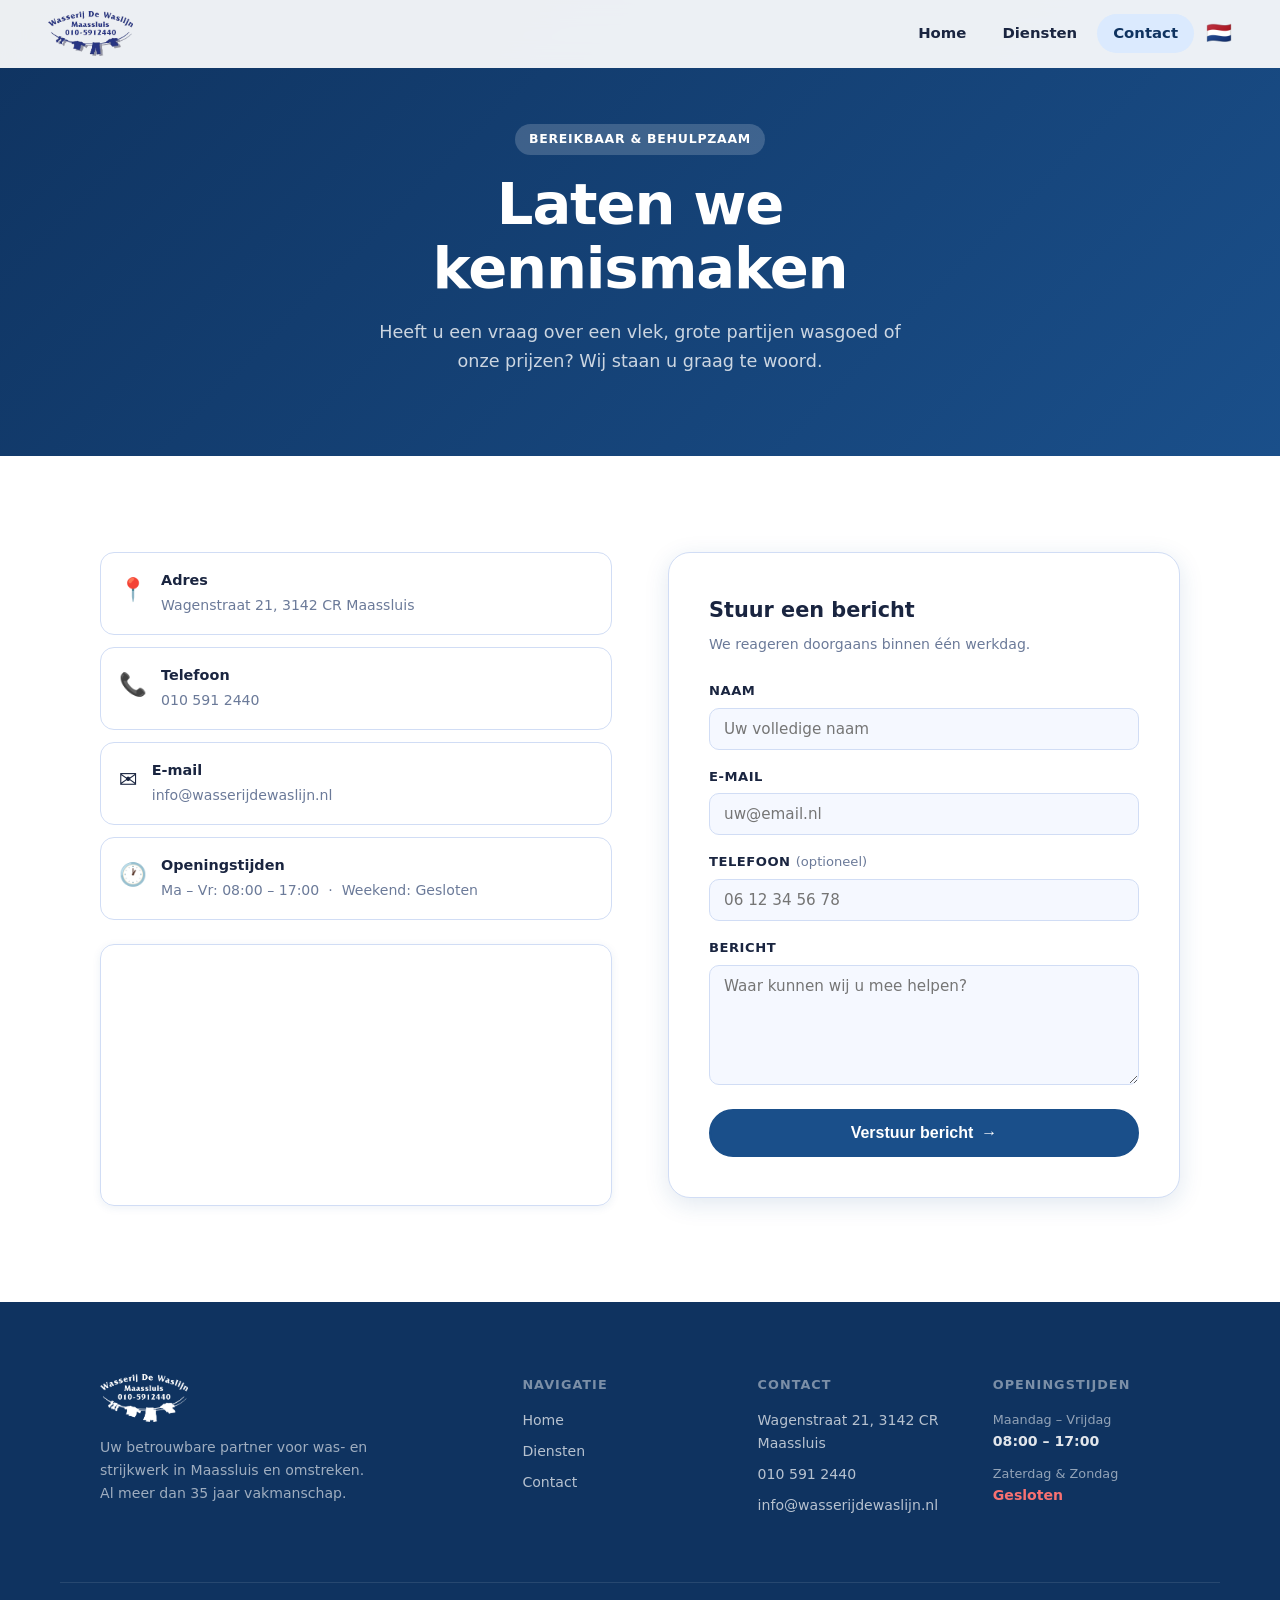
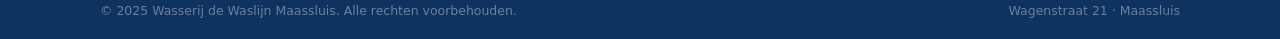
==== contact.html @ becbcc88 "Add files via upload" ====
<!DOCTYPE html>
<html lang="nl">
<head>
    <meta charset="UTF-8">
    <meta name="viewport" content="width=device-width, initial-scale=1.0">
    <title>Contact | Wasserij de Waslijn Maassluis</title>
    <meta name="description" content="Neem contact op met Wasserij de Waslijn. Bel 010 591 2440 of mail info@wasserijdewaslijn.nl. Wagenstraat 21, Maassluis.">
    <link rel="stylesheet" href="style.css">
</head>
<body>

    <div id="header-placeholder"></div>

    <main>

        <!-- ── PAGE HERO ── -->
        <div class="page-hero">
            <div class="page-hero-content">
                <div class="chip">Bereikbaar & Behulpzaam</div>
                <h1 class="heading-xl">Laten we<br>kennismaken</h1>
                <p class="subtext">Heeft u een vraag over een vlek, grote partijen wasgoed of onze prijzen? Wij staan u graag te woord.</p>
            </div>
        </div>

        <!-- ── CONTACT LAYOUT ── -->
        <section class="section">
            <div class="contact-layout">

                <!-- LINKS: info + map -->
                <div class="reveal">
                    <div class="contact-details">
                        <a href="https://maps.google.com/?q=Wagenstraat+21+3142+CR+Maassluis" target="_blank" rel="noopener" class="cdetail">
                            <div class="cdetail-icon">📍</div>
                            <div class="cdetail-body">
                                <strong>Adres</strong>
                                <span>Wagenstraat 21, 3142 CR Maassluis</span>
                            </div>
                        </a>
                        <a href="tel:0105912440" class="cdetail">
                            <div class="cdetail-icon">📞</div>
                            <div class="cdetail-body">
                                <strong>Telefoon</strong>
                                <span>010 591 2440</span>
                            </div>
                        </a>
                        <a href="mailto:info@wasserijdewaslijn.nl" class="cdetail">
                            <div class="cdetail-icon">✉️</div>
                            <div class="cdetail-body">
                                <strong>E-mail</strong>
                                <span>info@wasserijdewaslijn.nl</span>
                            </div>
                        </a>
                        <div class="cdetail" style="cursor:default;">
                            <div class="cdetail-icon">🕐</div>
                            <div class="cdetail-body">
                                <strong>Openingstijden</strong>
                                <span>Ma – Vr: 08:00 – 17:00 &nbsp;·&nbsp; Weekend: Gesloten</span>
                            </div>
                        </div>
                    </div>

                    <div class="map-wrap">
                        <iframe
                            title="Locatie Wasserij de Waslijn"
                            src="https://maps.google.com/maps?q=Wagenstraat+21,+3142+CR+Maassluis,+Netherlands&t=&z=16&ie=UTF8&iwloc=&output=embed"
                            allowfullscreen
                            loading="lazy"
                            referrerpolicy="no-referrer-when-downgrade">
                        </iframe>
                    </div>
                </div>

                <!-- RECHTS: form -->
                <div class="form-card reveal" style="transition-delay:0.15s;">
                    <h3>Stuur een bericht</h3>
                    <p>We reageren doorgaans binnen één werkdag.</p>

                    <form id="contact-form" action="https://formspree.io/f/xnjoqooq" method="POST">
                        <div class="fgroup">
                            <label for="name">Naam</label>
                            <input type="text" id="name" name="naam" placeholder="Uw volledige naam" required>
                        </div>
                        <div class="fgroup">
                            <label for="email">E-mail</label>
                            <input type="email" id="email" name="email" placeholder="uw@email.nl" required>
                        </div>
                        <div class="fgroup">
                            <label for="phone">Telefoon <span style="font-weight:400;text-transform:none;letter-spacing:0;color:var(--muted)">(optioneel)</span></label>
                            <input type="tel" id="phone" name="telefoon" placeholder="06 12 34 56 78">
                        </div>
                        <div class="fgroup">
                            <label for="message">Bericht</label>
                            <textarea id="message" name="bericht" placeholder="Waar kunnen wij u mee helpen?" required></textarea>
                        </div>

                        <!-- Spam bescherming -->
                        <input type="text" name="_gotcha" style="display:none">

                        <button type="submit" id="form-submit" class="btn btn-blue btn-lg" style="width:100%;justify-content:center;margin-top:8px;">
                            Verstuur bericht <span class="btn-arrow">→</span>
                        </button>
                    </form>

                    <div id="form-success" style="display:none;text-align:center;padding:40px 0;">
                        <div style="font-size:3rem;margin-bottom:16px;">✅</div>
                        <h3 style="font-size:1.3rem;margin-bottom:10px;">Bericht verstuurd!</h3>
                        <p style="color:var(--muted);font-size:0.93rem;">Wij nemen zo snel mogelijk contact met u op.</p>
                    </div>
                </div>

            </div>
        </section>

    </main>

    <div id="footer-placeholder"></div>

    <script src="components.js"></script>
    <script>
        loadComponents('contact');

        const form = document.getElementById('contact-form');
        const successMsg = document.getElementById('form-success');
        const submitBtn = document.getElementById('form-submit');

        form.addEventListener('submit', async function(e) {
            e.preventDefault();
            submitBtn.disabled = true;
            submitBtn.innerText = "Verzenden...";

            const data = new FormData(form);
            const response = await fetch(form.action, {
                method: 'POST',
                body: data,
                headers: { 'Accept': 'application/json' }
            });

            if (response.ok) {
                form.style.display = 'none';
                successMsg.style.display = 'block';
            } else {
                alert('Er ging iets mis. Bel ons gerust op 010 591 2440.');
                submitBtn.disabled = false;
                submitBtn.innerText = "Verstuur bericht →";
            }
        });
    </script>
</body>
</html>
---- style.css ----
/* ============================================================
   WASSERIJ DE WASLIJN — style.css
   Volledig responsive · Mobile-first
   ============================================================ */

/* ── RESET & BASE ─────────────────────────────────────────── */
*, *::before, *::after { box-sizing: border-box; margin: 0; padding: 0; }

:root {
  --blue:        #1a4f8a;
  --blue-dark:   #0f3360;
  --blue-mid:    #2563b0;
  --blue-light:  #dbeafe;
  --accent:      #3b82f6;
  --white:       #ffffff;
  --off-white:   #f5f8ff;
  --text:        #1a2540;
  --muted:       #6b7a99;
  --border:      #d1ddf5;
  --card-bg:     #ffffff;
  --shadow-sm:   0 2px 8px rgba(26,79,138,.08);
  --shadow-md:   0 6px 24px rgba(26,79,138,.13);
  --shadow-lg:   0 16px 48px rgba(26,79,138,.16);
  --radius:      14px;
  --radius-lg:   22px;
  --transition:  .25s cubic-bezier(.4,0,.2,1);
  --header-h:    68px;
}

html { scroll-behavior: smooth; font-size: 16px; }

body {
  font-family: 'Segoe UI', system-ui, -apple-system, sans-serif;
  color: var(--text);
  background: var(--white);
  line-height: 1.65;
  overflow-x: hidden;
}

img { max-width: 100%; display: block; }
a  { color: inherit; text-decoration: none; }

/* ── TYPOGRAPHY ──────────────────────────────────────────── */
.heading-xl {
  font-size: clamp(2rem, 5vw, 3.6rem);
  font-weight: 800;
  line-height: 1.12;
  letter-spacing: -.02em;
}
.heading-lg {
  font-size: clamp(1.6rem, 3.5vw, 2.6rem);
  font-weight: 800;
  line-height: 1.18;
  letter-spacing: -.02em;
}
.heading-md {
  font-size: clamp(1.3rem, 2.5vw, 1.9rem);
  font-weight: 700;
  line-height: 1.25;
}
.heading-accent { color: var(--accent); }
.line-accent    { color: var(--accent); }

.subtext {
  font-size: clamp(.95rem, 1.5vw, 1.1rem);
  color: var(--muted);
  max-width: 560px;
  margin: 0 auto;
}

/* ── CHIP ────────────────────────────────────────────────── */
.chip {
  display: inline-flex;
  align-items: center;
  gap: 6px;
  background: var(--blue-light);
  color: var(--blue-dark);
  font-size: .78rem;
  font-weight: 700;
  letter-spacing: .06em;
  text-transform: uppercase;
  padding: 5px 14px;
  border-radius: 100px;
  margin-bottom: 18px;
}

/* ── BUTTONS ─────────────────────────────────────────────── */
.btn {
  display: inline-flex;
  align-items: center;
  gap: 8px;
  font-weight: 700;
  border-radius: 100px;
  border: 2px solid transparent;
  cursor: pointer;
  transition: var(--transition);
  white-space: nowrap;
  font-size: .95rem;
  padding: 10px 24px;
}
.btn-lg  { padding: 13px 30px; font-size: 1rem; }
.btn-arrow { transition: transform var(--transition); }
.btn:hover .btn-arrow { transform: translateX(4px); }

.btn-blue {
  background: var(--blue);
  color: var(--white);
  border-color: var(--blue);
}
.btn-blue:hover { background: var(--blue-dark); border-color: var(--blue-dark); }

.btn-white {
  background: var(--white);
  color: var(--blue);
  border-color: var(--white);
}
.btn-white:hover { background: var(--blue-light); }

.btn-outline {
  background: transparent;
  color: var(--white);
  border-color: rgba(255,255,255,.55);
}
.btn-outline:hover { background: rgba(255,255,255,.12); border-color: var(--white); }

/* ── SECTION WRAPPER ─────────────────────────────────────── */
.section {
  max-width: 1160px;
  margin: 0 auto;
  padding: clamp(48px, 8vw, 96px) clamp(16px, 5vw, 40px);
}

/* ── HEADER ──────────────────────────────────────────────── */
#site-header {
  position: fixed;
  top: 0; left: 0; right: 0;
  z-index: 100;
  height: var(--header-h);
  display: flex;
  align-items: center;
  justify-content: space-between;
  padding: 0 clamp(16px, 4vw, 48px);
  background: rgba(255,255,255,.92);
  backdrop-filter: blur(12px);
  -webkit-backdrop-filter: blur(12px);
  border-bottom: 1px solid transparent;
  transition: box-shadow var(--transition), border-color var(--transition);
}
#site-header.scrolled {
  box-shadow: var(--shadow-md);
  border-color: var(--border);
}

.logo, .footer-logo {
  height: 46px;
  width: auto;
  object-fit: contain;
}
.header-logo-link { display: flex; align-items: center; }

/* Nav desktop */
nav {
  display: flex;
  align-items: center;
  gap: 12px;
}
#nav-menu {
  display: flex;
  list-style: none;
  gap: 4px;
  align-items: center;
}
#nav-menu a {
  display: block;
  padding: 7px 16px;
  border-radius: 100px;
  font-weight: 600;
  font-size: .93rem;
  color: var(--text);
  transition: background var(--transition), color var(--transition);
}
#nav-menu a:hover,
#nav-menu a.active {
  background: var(--blue-light);
  color: var(--blue-dark);
}

/* Lang flag */
.lang-flag { font-size: 1.3rem; line-height: 1; user-select: none; }

/* Hamburger */
.hamburger {
  display: none;
  flex-direction: column;
  justify-content: center;
  align-items: center;
  gap: 5px;
  width: 40px; height: 40px;
  border: none;
  background: transparent;
  cursor: pointer;
  padding: 6px;
  border-radius: 8px;
  transition: background var(--transition);
}
.hamburger:hover { background: var(--blue-light); }
.hamburger span {
  display: block;
  width: 22px; height: 2px;
  background: var(--text);
  border-radius: 2px;
  transition: transform var(--transition), opacity var(--transition);
  transform-origin: center;
}
.hamburger.open span:nth-child(1) { transform: translateY(7px) rotate(45deg); }
.hamburger.open span:nth-child(2) { opacity: 0; transform: scaleX(0); }
.hamburger.open span:nth-child(3) { transform: translateY(-7px) rotate(-45deg); }

/* ── HERO ────────────────────────────────────────────────── */
.hero {
  position: relative;
  min-height: 100svh;
  display: flex;
  align-items: center;
  justify-content: center;
  text-align: center;
  overflow: hidden;
  background: linear-gradient(145deg, var(--blue-dark) 0%, var(--blue) 60%, var(--blue-mid) 100%);
  padding: calc(var(--header-h) + 40px) 20px 60px;
}

.hero-bg-photo {
  position: absolute; inset: 0;
  background: url('assets/hero-bg.jpg') center/cover no-repeat;
  opacity: .12;
  pointer-events: none;
}

/* Orbs */
.hero-orb {
  position: absolute;
  border-radius: 50%;
  filter: blur(70px);
  opacity: .25;
  pointer-events: none;
}
.hero-orb-1 { width: 500px; height: 500px; background: #60a5fa; top: -100px; right: -80px; }
.hero-orb-2 { width: 350px; height: 350px; background: #93c5fd; bottom: -60px; left: -60px; }
.hero-orb-3 { width: 200px; height: 200px; background: #bfdbfe; top: 40%; left: 50%; }

.hero-content {
  position: relative;
  z-index: 2;
  max-width: 740px;
  color: var(--white);
}
.hero-content p {
  margin: 18px auto 32px;
  font-size: clamp(.95rem, 1.8vw, 1.15rem);
  opacity: .88;
  max-width: 520px;
}

/* Hero badge */
.hero-badge {
  display: inline-flex;
  align-items: center;
  gap: 8px;
  background: rgba(255,255,255,.14);
  border: 1px solid rgba(255,255,255,.25);
  backdrop-filter: blur(8px);
  color: var(--white);
  font-size: .8rem;
  font-weight: 600;
  letter-spacing: .05em;
  text-transform: uppercase;
  padding: 6px 16px;
  border-radius: 100px;
  margin-bottom: 22px;
}
.pulse-dot {
  width: 8px; height: 8px;
  background: #4ade80;
  border-radius: 50%;
  animation: pulse 2s infinite;
}
@keyframes pulse {
  0%, 100% { box-shadow: 0 0 0 0 rgba(74,222,128,.6); }
  50%       { box-shadow: 0 0 0 6px rgba(74,222,128,0); }
}

.hero-cta {
  display: flex;
  gap: 12px;
  justify-content: center;
  flex-wrap: wrap;
}

/* Scroll hint */
.hero-scroll-hint {
  position: absolute;
  bottom: 28px; left: 50%;
  transform: translateX(-50%);
  display: flex;
  flex-direction: column;
  align-items: center;
  gap: 6px;
  color: rgba(255,255,255,.5);
  font-size: .72rem;
  letter-spacing: .1em;
  text-transform: uppercase;
  z-index: 2;
}
.scroll-line {
  width: 1px; height: 36px;
  background: linear-gradient(to bottom, rgba(255,255,255,.5), transparent);
  animation: scrollDown 2s infinite;
}
@keyframes scrollDown {
  0%   { transform: scaleY(0); transform-origin: top; }
  50%  { transform: scaleY(1); transform-origin: top; }
  51%  { transform: scaleY(1); transform-origin: bottom; }
  100% { transform: scaleY(0); transform-origin: bottom; }
}

/* ── STATS STRIP ─────────────────────────────────────────── */
.stats-strip {
  display: grid;
  grid-template-columns: repeat(4, 1fr);
  gap: 0;
  background: var(--blue-dark);
  color: var(--white);
}
.stat-item {
  padding: clamp(20px, 4vw, 36px) 16px;
  text-align: center;
  border-right: 1px solid rgba(255,255,255,.1);
}
.stat-item:last-child { border-right: none; }
.stat-num {
  font-size: clamp(1.8rem, 4vw, 2.8rem);
  font-weight: 800;
  line-height: 1;
  color: #93c5fd;
}
.stat-num sup { font-size: .5em; vertical-align: super; }
.stat-label {
  font-size: .78rem;
  opacity: .7;
  margin-top: 6px;
  text-transform: uppercase;
  letter-spacing: .06em;
}

/* ── PROMISE SECTION ─────────────────────────────────────── */
.promise-section { background: var(--off-white); max-width: 100%; padding-left: 0; padding-right: 0; }
.promise-section > * { max-width: 1160px; margin-left: auto; margin-right: auto; padding-left: clamp(16px,5vw,40px); padding-right: clamp(16px,5vw,40px); }
.promise-section .section { padding-top: 0; padding-bottom: 0; }

.promise-header { text-align: center; margin-bottom: clamp(32px, 6vw, 56px); }
.promise-header p { margin-top: 14px; }

.promise-grid {
  display: grid;
  grid-template-columns: repeat(3, 1fr);
  gap: clamp(16px, 3vw, 28px);
}

.pcard {
  background: var(--card-bg);
  border-radius: var(--radius-lg);
  padding: clamp(24px, 4vw, 36px);
  box-shadow: var(--shadow-sm);
  border: 1px solid var(--border);
  transition: transform var(--transition), box-shadow var(--transition);
}
.pcard:hover { transform: translateY(-4px); box-shadow: var(--shadow-md); }

.pcard-icon {
  width: 56px; height: 56px;
  background: var(--blue-light);
  border-radius: 14px;
  display: flex; align-items: center; justify-content: center;
  margin-bottom: 18px;
}
.icon-inner { font-size: 1.6rem; line-height: 1; }
.pcard h3 { font-size: 1.05rem; font-weight: 700; margin-bottom: 10px; }
.pcard p  { font-size: .9rem; color: var(--muted); line-height: 1.6; }

/* ── PAGE HERO ───────────────────────────────────────────── */
.page-hero {
  background: linear-gradient(135deg, var(--blue-dark), var(--blue));
  color: var(--white);
  padding: calc(var(--header-h) + 56px) clamp(16px,5vw,40px) clamp(48px,8vw,80px);
  text-align: center;
}
.page-hero-content { max-width: 680px; margin: 0 auto; }
.page-hero-content .chip { background: rgba(255,255,255,.18); color: var(--white); }
.page-hero-content h1 { color: var(--white); margin-bottom: 16px; }
.page-hero-content .subtext { color: rgba(255,255,255,.78); margin: 0 auto; }

/* ── SERVICES GRID ───────────────────────────────────────── */
.services-grid {
  display: grid;
  grid-template-columns: repeat(3, 1fr);
  gap: clamp(16px, 3vw, 28px);
  margin-bottom: clamp(40px, 7vw, 72px);
}

.scard {
  background: var(--card-bg);
  border: 1px solid var(--border);
  border-radius: var(--radius-lg);
  padding: clamp(24px, 4vw, 36px);
  box-shadow: var(--shadow-sm);
  transition: transform var(--transition), box-shadow var(--transition);
}
.scard:hover { transform: translateY(-4px); box-shadow: var(--shadow-md); }

.scard-icon-wrap {
  width: 60px; height: 60px;
  background: var(--blue-light);
  border-radius: 16px;
  display: flex; align-items: center; justify-content: center;
  margin-bottom: 20px;
}
.scard-icon { font-size: 1.8rem; line-height: 1; }
.scard h2   { font-size: 1.15rem; font-weight: 700; margin-bottom: 12px; }
.scard p    { font-size: .9rem; color: var(--muted); line-height: 1.65; margin-bottom: 18px; }
.scard-tag  {
  display: inline-block;
  background: var(--blue-light);
  color: var(--blue-dark);
  font-size: .75rem;
  font-weight: 600;
  padding: 4px 12px;
  border-radius: 100px;
  letter-spacing: .04em;
}

/* CTA Band */
.cta-band {
  background: linear-gradient(135deg, var(--blue-dark), var(--blue));
  color: var(--white);
  border-radius: var(--radius-lg);
  padding: clamp(36px, 6vw, 64px) clamp(24px, 5vw, 56px);
  text-align: center;
}
.cta-band .chip { background: rgba(255,255,255,.18); color: var(--white); }
.cta-band p { color: rgba(255,255,255,.78); max-width: 520px; margin: 0 auto; }
.cta-band .heading-md { color: var(--white); }

/* ── CONTACT PAGE ────────────────────────────────────────── */
.contact-layout {
  display: grid;
  grid-template-columns: 1fr 1fr;
  gap: clamp(24px, 5vw, 56px);
  align-items: start;
}

/* Contact details */
.contact-details {
  display: flex;
  flex-direction: column;
  gap: 12px;
  margin-bottom: 24px;
}
.cdetail {
  display: flex;
  align-items: flex-start;
  gap: 14px;
  padding: 16px 18px;
  border-radius: var(--radius);
  border: 1px solid var(--border);
  background: var(--card-bg);
  transition: background var(--transition), box-shadow var(--transition);
  text-decoration: none;
  color: var(--text);
}
a.cdetail:hover { background: var(--blue-light); box-shadow: var(--shadow-sm); }
.cdetail-icon { font-size: 1.4rem; flex-shrink: 0; margin-top: 2px; }
.cdetail-body { display: flex; flex-direction: column; gap: 2px; }
.cdetail-body strong { font-weight: 700; font-size: .9rem; }
.cdetail-body span   { font-size: .88rem; color: var(--muted); }

/* Map */
.map-wrap {
  border-radius: var(--radius);
  overflow: hidden;
  border: 1px solid var(--border);
  box-shadow: var(--shadow-sm);
}
.map-wrap iframe {
  display: block;
  width: 100%;
  height: 260px;
  border: none;
}

/* Form card */
.form-card {
  background: var(--card-bg);
  border: 1px solid var(--border);
  border-radius: var(--radius-lg);
  padding: clamp(24px, 4vw, 40px);
  box-shadow: var(--shadow-md);
}
.form-card h3 { font-size: 1.3rem; font-weight: 700; margin-bottom: 6px; }
.form-card > p { font-size: .88rem; color: var(--muted); margin-bottom: 24px; }

.fgroup { display: flex; flex-direction: column; gap: 6px; margin-bottom: 16px; }
.fgroup label {
  font-size: .82rem;
  font-weight: 700;
  letter-spacing: .04em;
  text-transform: uppercase;
  color: var(--text);
}
.fgroup input,
.fgroup textarea {
  width: 100%;
  padding: 11px 14px;
  border: 1.5px solid var(--border);
  border-radius: 10px;
  font-size: .95rem;
  font-family: inherit;
  color: var(--text);
  background: var(--off-white);
  transition: border-color var(--transition), box-shadow var(--transition);
  outline: none;
  -webkit-appearance: none;
}
.fgroup input:focus,
.fgroup textarea:focus {
  border-color: var(--accent);
  box-shadow: 0 0 0 3px rgba(59,130,246,.18);
  background: var(--white);
}
.fgroup textarea { min-height: 120px; resize: vertical; }

/* ── FOOTER ──────────────────────────────────────────────── */
footer {
  background: var(--blue-dark);
  color: rgba(255,255,255,.85);
  padding-top: clamp(40px, 6vw, 72px);
}
.footer-inner {
  display: grid;
  grid-template-columns: 2fr 1fr 1fr 1fr;
  gap: clamp(24px, 4vw, 48px);
  max-width: 1160px;
  margin: 0 auto;
  padding: 0 clamp(16px, 5vw, 40px) clamp(32px, 5vw, 56px);
}
.footer-brand p {
  font-size: .88rem;
  color: rgba(255,255,255,.6);
  margin-top: 14px;
  line-height: 1.65;
  max-width: 280px;
}
.footer-logo { height: 48px; width: auto; filter: brightness(0) invert(1); margin-bottom: 4px; }

.footer-col h4 {
  font-size: .8rem;
  font-weight: 700;
  letter-spacing: .08em;
  text-transform: uppercase;
  color: rgba(255,255,255,.45);
  margin-bottom: 14px;
}
.footer-col a {
  display: block;
  font-size: .88rem;
  color: rgba(255,255,255,.7);
  margin-bottom: 8px;
  transition: color var(--transition);
}
.footer-col a:hover { color: var(--white); }

.footer-hours {
  display: flex;
  flex-direction: column;
  margin-bottom: 10px;
  font-size: .88rem;
}
.footer-hours span   { color: rgba(255,255,255,.55); font-size: .8rem; }
.footer-hours strong { color: rgba(255,255,255,.88); }
.footer-hours .closed { color: #f87171; }

.footer-bottom {
  border-top: 1px solid rgba(255,255,255,.1);
  display: flex;
  justify-content: space-between;
  align-items: center;
  flex-wrap: wrap;
  gap: 8px;
  max-width: 1160px;
  margin: 0 auto;
  padding: 18px clamp(16px, 5vw, 40px);
  font-size: .78rem;
  color: rgba(255,255,255,.38);
}

/* ── SCROLL REVEAL ───────────────────────────────────────── */
.reveal, .reveal-stagger > * {
  opacity: 0;
  transform: translateY(28px);
  transition: opacity .6s ease, transform .6s ease;
}
.reveal.visible,
.reveal-stagger > *.visible { opacity: 1; transform: none; }

.reveal-stagger > *:nth-child(1) { transition-delay: .05s; }
.reveal-stagger > *:nth-child(2) { transition-delay: .15s; }
.reveal-stagger > *:nth-child(3) { transition-delay: .25s; }
.reveal-stagger > *:nth-child(4) { transition-delay: .35s; }

/* ============================================================
   RESPONSIVE — TABLET  (max 900px)
   ============================================================ */
@media (max-width: 900px) {
  /* Nav → hamburger */
  .hamburger { display: flex; }
  .lang-flag  { display: none; }

  #nav-menu {
    position: fixed;
    top: var(--header-h);
    left: 0; right: 0;
    background: var(--white);
    border-bottom: 1px solid var(--border);
    box-shadow: var(--shadow-lg);
    flex-direction: column;
    padding: 16px 0 24px;
    gap: 4px;
    transform: translateY(-110%);
    opacity: 0;
    pointer-events: none;
    transition: transform .3s ease, opacity .3s ease;
  }
  #nav-menu.open {
    transform: translateY(0);
    opacity: 1;
    pointer-events: auto;
  }
  #nav-menu li { width: 100%; }
  #nav-menu a {
    padding: 13px 28px;
    border-radius: 0;
    font-size: 1.05rem;
    border-left: 3px solid transparent;
  }
  #nav-menu a.active,
  #nav-menu a:hover {
    background: var(--blue-light);
    border-left-color: var(--blue);
    border-radius: 0;
  }

  /* Grids → 2 col */
  .promise-grid { grid-template-columns: repeat(2, 1fr); }
  .services-grid { grid-template-columns: repeat(2, 1fr); }
  .footer-inner  { grid-template-columns: 1fr 1fr; }
  .footer-brand  { grid-column: 1 / -1; }

  /* Stats → 2×2 */
  .stats-strip { grid-template-columns: repeat(2, 1fr); }
  .stat-item   { border-right: 1px solid rgba(255,255,255,.1); border-bottom: 1px solid rgba(255,255,255,.1); }
  .stat-item:nth-child(2n) { border-right: none; }
  .stat-item:nth-last-child(-n+2) { border-bottom: none; }

  /* Contact */
  .contact-layout { grid-template-columns: 1fr; }
}

/* ============================================================
   RESPONSIVE — MOBILE  (max 600px)
   ============================================================ */
@media (max-width: 600px) {
  :root { --header-h: 60px; }

  /* Hero */
  .hero { padding-top: calc(var(--header-h) + 32px); }
  .hero-cta { flex-direction: column; align-items: center; gap: 10px; }
  .hero-cta .btn { width: 100%; max-width: 300px; justify-content: center; }
  .hero-orb { display: none; }
  .hero-scroll-hint { display: none; }

  /* 1-col grids */
  .promise-grid  { grid-template-columns: 1fr; }
  .services-grid { grid-template-columns: 1fr; }
  .footer-inner  { grid-template-columns: 1fr; gap: 28px; }
  .footer-brand  { grid-column: auto; }

  /* Stats → 2 col (blijft) */
  .stats-strip { grid-template-columns: repeat(2, 1fr); }

  /* Footer bottom */
  .footer-bottom { flex-direction: column; text-align: center; }

  /* Map taller on mobile */
  .map-wrap iframe { height: 220px; }

  /* CTA band padding */
  .cta-band { padding: 32px 20px; }

  /* Cards */
  .pcard, .scard, .form-card { padding: 22px 18px; }

  /* Contact details */
  .cdetail { padding: 14px; }
  .cdetail-icon { font-size: 1.2rem; }
}

/* ============================================================
   RESPONSIVE — XS  (max 380px)
   ============================================================ */
@media (max-width: 380px) {
  .heading-xl { font-size: 1.75rem; }
  .btn-lg { padding: 12px 20px; font-size: .93rem; }
  .stats-strip { grid-template-columns: repeat(2, 1fr); }
}

/* ── UTILITY ─────────────────────────────────────────────── */
.sr-only {
  position: absolute; width: 1px; height: 1px;
  padding: 0; margin: -1px; overflow: hidden;
  clip: rect(0,0,0,0); white-space: nowrap; border-width: 0;
}
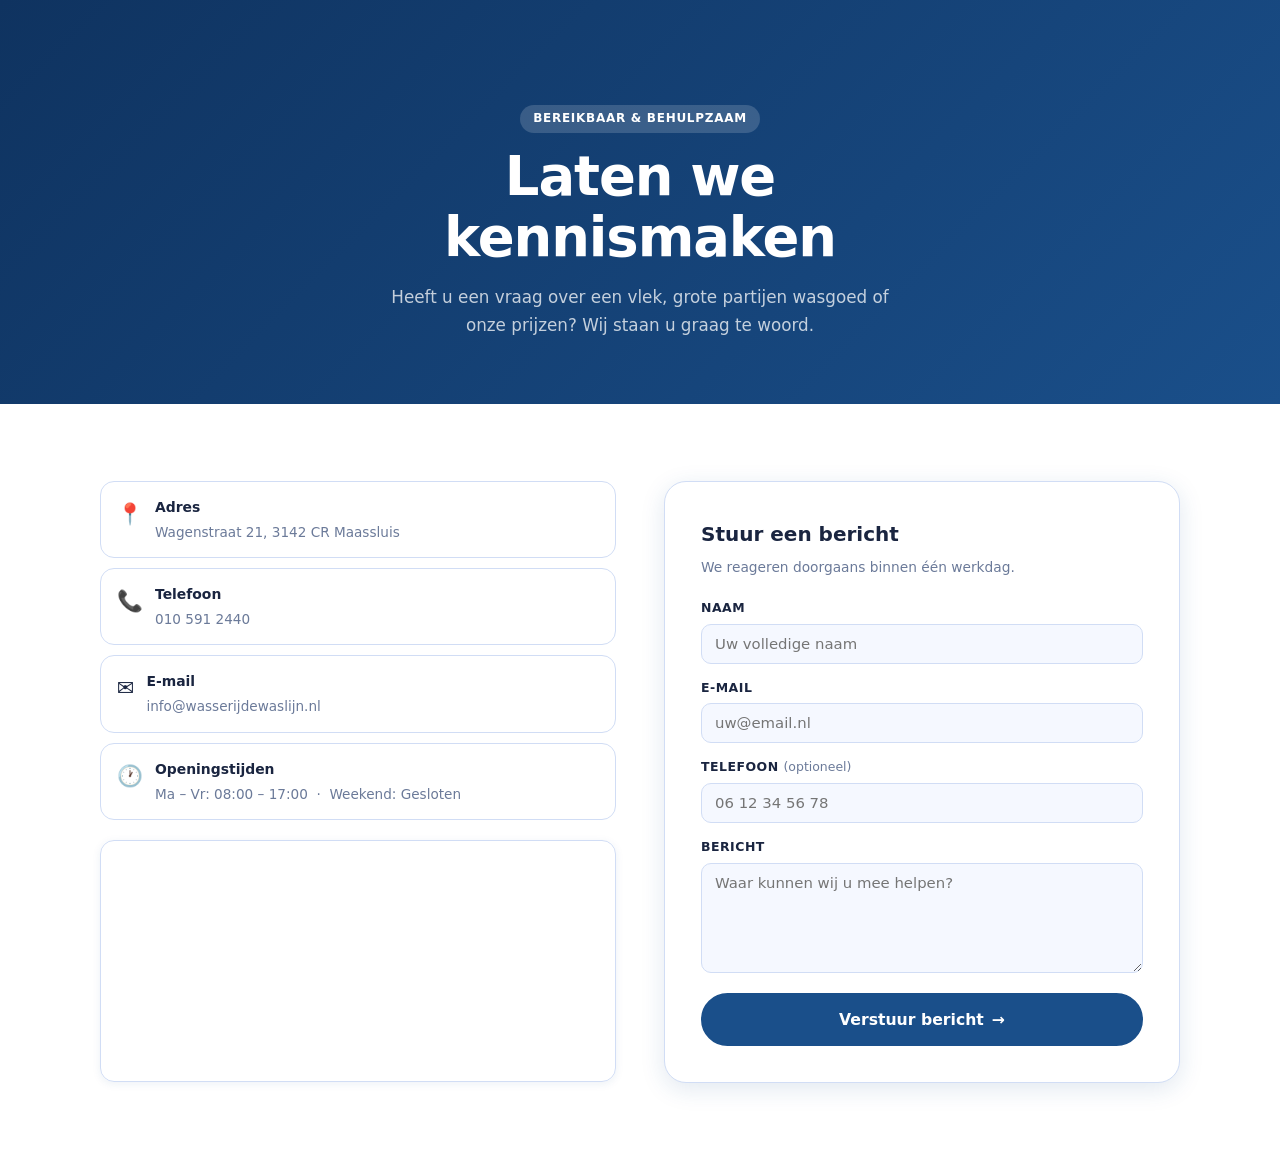
==== commit 5815d425: "Add files via upload" ====
--- a/contact.html
+++ b/contact.html
@@ -1,149 +1,144 @@
 <!DOCTYPE html>
 <html lang="nl">
 <head>
-    <meta charset="UTF-8">
-    <meta name="viewport" content="width=device-width, initial-scale=1.0">
-    <title>Contact | Wasserij de Waslijn Maassluis</title>
-    <meta name="description" content="Neem contact op met Wasserij de Waslijn. Bel 010 591 2440 of mail info@wasserijdewaslijn.nl. Wagenstraat 21, Maassluis.">
-    <link rel="stylesheet" href="style.css">
+  <meta charset="UTF-8">
+  <meta name="viewport" content="width=device-width, initial-scale=1.0">
+  <title>Contact | Wasserij de Waslijn Maassluis</title>
+  <meta name="description" content="Neem contact op met Wasserij de Waslijn. Bel 010 591 2440 of mail info@wasserijdewaslijn.nl. Wagenstraat 21, Maassluis.">
+  <link rel="stylesheet" href="style.css">
 </head>
 <body>
 
-    <div id="header-placeholder"></div>
+  <div id="header-placeholder"></div>
 
-    <main>
+  <main>
 
-        <!-- ── PAGE HERO ── -->
-        <div class="page-hero">
-            <div class="page-hero-content">
-                <div class="chip">Bereikbaar & Behulpzaam</div>
-                <h1 class="heading-xl">Laten we<br>kennismaken</h1>
-                <p class="subtext">Heeft u een vraag over een vlek, grote partijen wasgoed of onze prijzen? Wij staan u graag te woord.</p>
+    <!-- ── PAGE HERO ── -->
+    <div class="page-hero">
+      <div class="page-hero-content">
+        <div class="chip">Bereikbaar & Behulpzaam</div>
+        <h1 class="heading-xl">Laten we<br>kennismaken</h1>
+        <p class="subtext">Heeft u een vraag over een vlek, grote partijen wasgoed of onze prijzen? Wij staan u graag te woord.</p>
+      </div>
+    </div>
+
+    <!-- ── CONTACT LAYOUT ── -->
+    <section class="section">
+      <div class="contact-layout">
+
+        <!-- Links: info + map -->
+        <div class="reveal">
+          <div class="contact-details">
+            <a href="https://maps.google.com/?q=Wagenstraat+21+3142+CR+Maassluis" target="_blank" rel="noopener" class="cdetail">
+              <div class="cdetail-icon">📍</div>
+              <div class="cdetail-body">
+                <strong>Adres</strong>
+                <span>Wagenstraat 21, 3142 CR Maassluis</span>
+              </div>
+            </a>
+            <a href="tel:0105912440" class="cdetail">
+              <div class="cdetail-icon">📞</div>
+              <div class="cdetail-body">
+                <strong>Telefoon</strong>
+                <span>010 591 2440</span>
+              </div>
+            </a>
+            <a href="mailto:info@wasserijdewaslijn.nl" class="cdetail">
+              <div class="cdetail-icon">✉️</div>
+              <div class="cdetail-body">
+                <strong>E-mail</strong>
+                <span>info@wasserijdewaslijn.nl</span>
+              </div>
+            </a>
+            <div class="cdetail" style="cursor:default;">
+              <div class="cdetail-icon">🕐</div>
+              <div class="cdetail-body">
+                <strong>Openingstijden</strong>
+                <span>Ma – Vr: 08:00 – 17:00 &nbsp;·&nbsp; Weekend: Gesloten</span>
+              </div>
             </div>
+          </div>
+          <div class="map-wrap">
+            <iframe
+              title="Locatie Wasserij de Waslijn"
+              src="https://maps.google.com/maps?q=Wagenstraat+21,+3142+CR+Maassluis,+Netherlands&t=&z=16&ie=UTF8&iwloc=&output=embed"
+              allowfullscreen
+              loading="lazy"
+              referrerpolicy="no-referrer-when-downgrade">
+            </iframe>
+          </div>
         </div>
 
-        <!-- ── CONTACT LAYOUT ── -->
-        <section class="section">
-            <div class="contact-layout">
+        <!-- Rechts: form -->
+        <div class="form-card reveal" style="transition-delay:.15s;">
+          <h3>Stuur een bericht</h3>
+          <p>We reageren doorgaans binnen één werkdag.</p>
 
-                <!-- LINKS: info + map -->
-                <div class="reveal">
-                    <div class="contact-details">
-                        <a href="https://maps.google.com/?q=Wagenstraat+21+3142+CR+Maassluis" target="_blank" rel="noopener" class="cdetail">
-                            <div class="cdetail-icon">📍</div>
-                            <div class="cdetail-body">
-                                <strong>Adres</strong>
-                                <span>Wagenstraat 21, 3142 CR Maassluis</span>
-                            </div>
-                        </a>
-                        <a href="tel:0105912440" class="cdetail">
-                            <div class="cdetail-icon">📞</div>
-                            <div class="cdetail-body">
-                                <strong>Telefoon</strong>
-                                <span>010 591 2440</span>
-                            </div>
-                        </a>
-                        <a href="mailto:info@wasserijdewaslijn.nl" class="cdetail">
-                            <div class="cdetail-icon">✉️</div>
-                            <div class="cdetail-body">
-                                <strong>E-mail</strong>
-                                <span>info@wasserijdewaslijn.nl</span>
-                            </div>
-                        </a>
-                        <div class="cdetail" style="cursor:default;">
-                            <div class="cdetail-icon">🕐</div>
-                            <div class="cdetail-body">
-                                <strong>Openingstijden</strong>
-                                <span>Ma – Vr: 08:00 – 17:00 &nbsp;·&nbsp; Weekend: Gesloten</span>
-                            </div>
-                        </div>
-                    </div>
+          <form id="contact-form" action="https://formspree.io/f/xnjoqooq" method="POST">
+            <div class="fgroup">
+              <label for="name">Naam</label>
+              <input type="text" id="name" name="naam" placeholder="Uw volledige naam" required>
+            </div>
+            <div class="fgroup">
+              <label for="email">E-mail</label>
+              <input type="email" id="email" name="email" placeholder="uw@email.nl" required>
+            </div>
+            <div class="fgroup">
+              <label for="phone">Telefoon <span style="font-weight:400;text-transform:none;letter-spacing:0;color:var(--muted)">(optioneel)</span></label>
+              <input type="tel" id="phone" name="telefoon" placeholder="06 12 34 56 78">
+            </div>
+            <div class="fgroup">
+              <label for="message">Bericht</label>
+              <textarea id="message" name="bericht" placeholder="Waar kunnen wij u mee helpen?" required></textarea>
+            </div>
+            <input type="text" name="_gotcha" style="display:none">
+            <button type="submit" id="form-submit" class="btn btn-blue btn-lg" style="width:100%;justify-content:center;margin-top:6px;">
+              Verstuur bericht <span class="btn-arrow">→</span>
+            </button>
+          </form>
 
-                    <div class="map-wrap">
-                        <iframe
-                            title="Locatie Wasserij de Waslijn"
-                            src="https://maps.google.com/maps?q=Wagenstraat+21,+3142+CR+Maassluis,+Netherlands&t=&z=16&ie=UTF8&iwloc=&output=embed"
-                            allowfullscreen
-                            loading="lazy"
-                            referrerpolicy="no-referrer-when-downgrade">
-                        </iframe>
-                    </div>
-                </div>
+          <div id="form-success" style="display:none;text-align:center;padding:36px 0;">
+            <div style="font-size:2.6rem;margin-bottom:14px;">✅</div>
+            <h3 style="font-size:1.2rem;margin-bottom:8px;">Bericht verstuurd!</h3>
+            <p style="color:var(--muted);font-size:.9rem;">Wij nemen zo snel mogelijk contact met u op.</p>
+          </div>
+        </div>
 
-                <!-- RECHTS: form -->
-                <div class="form-card reveal" style="transition-delay:0.15s;">
-                    <h3>Stuur een bericht</h3>
-                    <p>We reageren doorgaans binnen één werkdag.</p>
+      </div>
+    </section>
 
-                    <form id="contact-form" action="https://formspree.io/f/xnjoqooq" method="POST">
-                        <div class="fgroup">
-                            <label for="name">Naam</label>
-                            <input type="text" id="name" name="naam" placeholder="Uw volledige naam" required>
-                        </div>
-                        <div class="fgroup">
-                            <label for="email">E-mail</label>
-                            <input type="email" id="email" name="email" placeholder="uw@email.nl" required>
-                        </div>
-                        <div class="fgroup">
-                            <label for="phone">Telefoon <span style="font-weight:400;text-transform:none;letter-spacing:0;color:var(--muted)">(optioneel)</span></label>
-                            <input type="tel" id="phone" name="telefoon" placeholder="06 12 34 56 78">
-                        </div>
-                        <div class="fgroup">
-                            <label for="message">Bericht</label>
-                            <textarea id="message" name="bericht" placeholder="Waar kunnen wij u mee helpen?" required></textarea>
-                        </div>
+  </main>
 
-                        <!-- Spam bescherming -->
-                        <input type="text" name="_gotcha" style="display:none">
+  <div id="footer-placeholder"></div>
 
-                        <button type="submit" id="form-submit" class="btn btn-blue btn-lg" style="width:100%;justify-content:center;margin-top:8px;">
-                            Verstuur bericht <span class="btn-arrow">→</span>
-                        </button>
-                    </form>
+  <script src="js/components.js"></script>
+  <script>
+    loadComponents('contact');
 
-                    <div id="form-success" style="display:none;text-align:center;padding:40px 0;">
-                        <div style="font-size:3rem;margin-bottom:16px;">✅</div>
-                        <h3 style="font-size:1.3rem;margin-bottom:10px;">Bericht verstuurd!</h3>
-                        <p style="color:var(--muted);font-size:0.93rem;">Wij nemen zo snel mogelijk contact met u op.</p>
-                    </div>
-                </div>
+    const form      = document.getElementById('contact-form');
+    const successMsg = document.getElementById('form-success');
+    const submitBtn = document.getElementById('form-submit');
 
-            </div>
-        </section>
+    form.addEventListener('submit', async function(e) {
+      e.preventDefault();
+      submitBtn.disabled  = true;
+      submitBtn.innerText = 'Verzenden...';
 
-    </main>
+      const res = await fetch(form.action, {
+        method: 'POST',
+        body: new FormData(form),
+        headers: { 'Accept': 'application/json' }
+      });
 
-    <div id="footer-placeholder"></div>
-
-    <script src="components.js"></script>
-    <script>
-        loadComponents('contact');
-
-        const form = document.getElementById('contact-form');
-        const successMsg = document.getElementById('form-success');
-        const submitBtn = document.getElementById('form-submit');
-
-        form.addEventListener('submit', async function(e) {
-            e.preventDefault();
-            submitBtn.disabled = true;
-            submitBtn.innerText = "Verzenden...";
-
-            const data = new FormData(form);
-            const response = await fetch(form.action, {
-                method: 'POST',
-                body: data,
-                headers: { 'Accept': 'application/json' }
-            });
-
-            if (response.ok) {
-                form.style.display = 'none';
-                successMsg.style.display = 'block';
-            } else {
-                alert('Er ging iets mis. Bel ons gerust op 010 591 2440.');
-                submitBtn.disabled = false;
-                submitBtn.innerText = "Verstuur bericht →";
-            }
-        });
-    </script>
+      if (res.ok) {
+        form.style.display = 'none';
+        successMsg.style.display = 'block';
+      } else {
+        alert('Er ging iets mis. Bel ons gerust op 010 591 2440.');
+        submitBtn.disabled  = false;
+        submitBtn.innerText = 'Verstuur bericht →';
+      }
+    });
+  </script>
 </body>
 </html>
--- a/style.css
+++ b/style.css
@@ -1,9 +1,9 @@
 /* ============================================================
    WASSERIJ DE WASLIJN — style.css
-   Volledig responsive · Mobile-first
+   Mobile-first · Pure CSS3 · Geen frameworks
    ============================================================ */
 
-/* ── RESET & BASE ─────────────────────────────────────────── */
+/* ── RESET & BASE ── */
 *, *::before, *::after { box-sizing: border-box; margin: 0; padding: 0; }
 
 :root {
@@ -24,10 +24,10 @@
   --radius:      14px;
   --radius-lg:   22px;
   --transition:  .25s cubic-bezier(.4,0,.2,1);
-  --header-h:    68px;
-}
-
-html { scroll-behavior: smooth; font-size: 16px; }
+  --header-h:    64px;
+}
+
+html { scroll-behavior: smooth; font-size: 16px; -webkit-text-size-adjust: 100%; }
 
 body {
   font-family: 'Segoe UI', system-ui, -apple-system, sans-serif;
@@ -37,24 +37,26 @@
   overflow-x: hidden;
 }
 
-img { max-width: 100%; display: block; }
-a  { color: inherit; text-decoration: none; }
-
-/* ── TYPOGRAPHY ──────────────────────────────────────────── */
+img { max-width: 100%; display: block; height: auto; }
+a   { color: inherit; text-decoration: none; }
+ul  { list-style: none; }
+button { cursor: pointer; font: inherit; border: none; background: none; }
+
+/* ── TYPOGRAPHY ── */
 .heading-xl {
-  font-size: clamp(2rem, 5vw, 3.6rem);
+  font-size: clamp(1.9rem, 5vw, 3.4rem);
   font-weight: 800;
   line-height: 1.12;
   letter-spacing: -.02em;
 }
 .heading-lg {
-  font-size: clamp(1.6rem, 3.5vw, 2.6rem);
+  font-size: clamp(1.5rem, 3.5vw, 2.5rem);
   font-weight: 800;
   line-height: 1.18;
   letter-spacing: -.02em;
 }
 .heading-md {
-  font-size: clamp(1.3rem, 2.5vw, 1.9rem);
+  font-size: clamp(1.2rem, 2.5vw, 1.8rem);
   font-weight: 700;
   line-height: 1.25;
 }
@@ -62,29 +64,30 @@
 .line-accent    { color: var(--accent); }
 
 .subtext {
-  font-size: clamp(.95rem, 1.5vw, 1.1rem);
+  font-size: clamp(.9rem, 1.5vw, 1.05rem);
   color: var(--muted);
-  max-width: 560px;
+  max-width: 540px;
   margin: 0 auto;
-}
-
-/* ── CHIP ────────────────────────────────────────────────── */
+  line-height: 1.7;
+}
+
+/* ── CHIP ── */
 .chip {
   display: inline-flex;
   align-items: center;
   gap: 6px;
   background: var(--blue-light);
   color: var(--blue-dark);
-  font-size: .78rem;
+  font-size: .75rem;
   font-weight: 700;
   letter-spacing: .06em;
   text-transform: uppercase;
-  padding: 5px 14px;
+  padding: 4px 13px;
   border-radius: 100px;
-  margin-bottom: 18px;
-}
-
-/* ── BUTTONS ─────────────────────────────────────────────── */
+  margin-bottom: 14px;
+}
+
+/* ── BUTTONS ── */
 .btn {
   display: inline-flex;
   align-items: center;
@@ -95,54 +98,40 @@
   cursor: pointer;
   transition: var(--transition);
   white-space: nowrap;
-  font-size: .95rem;
-  padding: 10px 24px;
-}
-.btn-lg  { padding: 13px 30px; font-size: 1rem; }
+  font-size: .93rem;
+  padding: 10px 22px;
+}
+.btn-lg { padding: 12px 28px; font-size: .98rem; }
 .btn-arrow { transition: transform var(--transition); }
 .btn:hover .btn-arrow { transform: translateX(4px); }
 
-.btn-blue {
-  background: var(--blue);
-  color: var(--white);
-  border-color: var(--blue);
-}
+.btn-blue   { background: var(--blue); color: var(--white); border-color: var(--blue); }
 .btn-blue:hover { background: var(--blue-dark); border-color: var(--blue-dark); }
-
-.btn-white {
-  background: var(--white);
-  color: var(--blue);
-  border-color: var(--white);
-}
+.btn-white  { background: var(--white); color: var(--blue); border-color: var(--white); }
 .btn-white:hover { background: var(--blue-light); }
-
-.btn-outline {
-  background: transparent;
-  color: var(--white);
-  border-color: rgba(255,255,255,.55);
-}
+.btn-outline { background: transparent; color: var(--white); border-color: rgba(255,255,255,.55); }
 .btn-outline:hover { background: rgba(255,255,255,.12); border-color: var(--white); }
 
-/* ── SECTION WRAPPER ─────────────────────────────────────── */
+/* ── SECTION WRAPPER ── */
 .section {
   max-width: 1160px;
   margin: 0 auto;
-  padding: clamp(48px, 8vw, 96px) clamp(16px, 5vw, 40px);
-}
-
-/* ── HEADER ──────────────────────────────────────────────── */
+  padding: clamp(40px, 6vw, 80px) clamp(16px, 5vw, 40px);
+}
+
+/* ── HEADER ── */
 #site-header {
   position: fixed;
   top: 0; left: 0; right: 0;
-  z-index: 100;
+  z-index: 200;
   height: var(--header-h);
   display: flex;
   align-items: center;
   justify-content: space-between;
   padding: 0 clamp(16px, 4vw, 48px);
-  background: rgba(255,255,255,.92);
-  backdrop-filter: blur(12px);
-  -webkit-backdrop-filter: blur(12px);
+  background: rgba(255,255,255,.94);
+  backdrop-filter: blur(14px);
+  -webkit-backdrop-filter: blur(14px);
   border-bottom: 1px solid transparent;
   transition: box-shadow var(--transition), border-color var(--transition);
 }
@@ -150,43 +139,30 @@
   box-shadow: var(--shadow-md);
   border-color: var(--border);
 }
-
-.logo, .footer-logo {
-  height: 46px;
-  width: auto;
-  object-fit: contain;
-}
+.logo { height: 34px; width: auto; object-fit: contain; }
 .header-logo-link { display: flex; align-items: center; }
 
 /* Nav desktop */
-nav {
-  display: flex;
-  align-items: center;
-  gap: 12px;
-}
+nav { display: flex; align-items: center; }
 #nav-menu {
   display: flex;
   list-style: none;
-  gap: 4px;
+  gap: 2px;
   align-items: center;
 }
 #nav-menu a {
   display: block;
-  padding: 7px 16px;
+  padding: 6px 15px;
   border-radius: 100px;
   font-weight: 600;
-  font-size: .93rem;
+  font-size: .9rem;
   color: var(--text);
   transition: background var(--transition), color var(--transition);
 }
-#nav-menu a:hover,
-#nav-menu a.active {
+#nav-menu a:hover, #nav-menu a.active {
   background: var(--blue-light);
   color: var(--blue-dark);
 }
-
-/* Lang flag */
-.lang-flag { font-size: 1.3rem; line-height: 1; user-select: none; }
 
 /* Hamburger */
 .hamburger {
@@ -195,10 +171,7 @@
   justify-content: center;
   align-items: center;
   gap: 5px;
-  width: 40px; height: 40px;
-  border: none;
-  background: transparent;
-  cursor: pointer;
+  width: 38px; height: 38px;
   padding: 6px;
   border-radius: 8px;
   transition: background var(--transition);
@@ -206,7 +179,7 @@
 .hamburger:hover { background: var(--blue-light); }
 .hamburger span {
   display: block;
-  width: 22px; height: 2px;
+  width: 20px; height: 2px;
   background: var(--text);
   border-radius: 2px;
   transition: transform var(--transition), opacity var(--transition);
@@ -216,7 +189,7 @@
 .hamburger.open span:nth-child(2) { opacity: 0; transform: scaleX(0); }
 .hamburger.open span:nth-child(3) { transform: translateY(-7px) rotate(-45deg); }
 
-/* ── HERO ────────────────────────────────────────────────── */
+/* ── HERO ── */
 .hero {
   position: relative;
   min-height: 100svh;
@@ -226,93 +199,85 @@
   text-align: center;
   overflow: hidden;
   background: linear-gradient(145deg, var(--blue-dark) 0%, var(--blue) 60%, var(--blue-mid) 100%);
-  padding: calc(var(--header-h) + 40px) 20px 60px;
-}
-
+  padding: calc(var(--header-h) + 40px) 20px 56px;
+}
 .hero-bg-photo {
   position: absolute; inset: 0;
-  background: url('assets/hero-bg.jpg') center/cover no-repeat;
-  opacity: .12;
+  background: url('assets/images/hero-bg.webp') center/cover no-repeat;
+  opacity: .1;
   pointer-events: none;
 }
-
-/* Orbs */
 .hero-orb {
   position: absolute;
   border-radius: 50%;
-  filter: blur(70px);
-  opacity: .25;
+  filter: blur(60px);
+  opacity: .2;
   pointer-events: none;
 }
-.hero-orb-1 { width: 500px; height: 500px; background: #60a5fa; top: -100px; right: -80px; }
-.hero-orb-2 { width: 350px; height: 350px; background: #93c5fd; bottom: -60px; left: -60px; }
-.hero-orb-3 { width: 200px; height: 200px; background: #bfdbfe; top: 40%; left: 50%; }
+.hero-orb-1 { width: 420px; height: 420px; background: #60a5fa; top: -80px; right: -60px; }
+.hero-orb-2 { width: 300px; height: 300px; background: #93c5fd; bottom: -40px; left: -40px; }
+.hero-orb-3 { width: 180px; height: 180px; background: #bfdbfe; top: 40%; left: 50%; }
 
 .hero-content {
   position: relative;
   z-index: 2;
-  max-width: 740px;
+  max-width: 700px;
   color: var(--white);
 }
 .hero-content p {
-  margin: 18px auto 32px;
-  font-size: clamp(.95rem, 1.8vw, 1.15rem);
-  opacity: .88;
-  max-width: 520px;
-}
-
-/* Hero badge */
+  margin: 16px auto 28px;
+  font-size: clamp(.92rem, 1.8vw, 1.1rem);
+  opacity: .86;
+  max-width: 500px;
+}
 .hero-badge {
   display: inline-flex;
   align-items: center;
   gap: 8px;
-  background: rgba(255,255,255,.14);
-  border: 1px solid rgba(255,255,255,.25);
+  background: rgba(255,255,255,.13);
+  border: 1px solid rgba(255,255,255,.22);
   backdrop-filter: blur(8px);
   color: var(--white);
-  font-size: .8rem;
+  font-size: .77rem;
   font-weight: 600;
   letter-spacing: .05em;
   text-transform: uppercase;
-  padding: 6px 16px;
+  padding: 5px 14px;
   border-radius: 100px;
-  margin-bottom: 22px;
+  margin-bottom: 18px;
 }
 .pulse-dot {
-  width: 8px; height: 8px;
+  width: 7px; height: 7px;
   background: #4ade80;
   border-radius: 50%;
   animation: pulse 2s infinite;
 }
 @keyframes pulse {
   0%, 100% { box-shadow: 0 0 0 0 rgba(74,222,128,.6); }
-  50%       { box-shadow: 0 0 0 6px rgba(74,222,128,0); }
-}
-
+  50%       { box-shadow: 0 0 0 5px rgba(74,222,128,0); }
+}
 .hero-cta {
   display: flex;
   gap: 12px;
   justify-content: center;
   flex-wrap: wrap;
 }
-
-/* Scroll hint */
 .hero-scroll-hint {
   position: absolute;
-  bottom: 28px; left: 50%;
+  bottom: 24px; left: 50%;
   transform: translateX(-50%);
   display: flex;
   flex-direction: column;
   align-items: center;
-  gap: 6px;
-  color: rgba(255,255,255,.5);
-  font-size: .72rem;
+  gap: 5px;
+  color: rgba(255,255,255,.45);
+  font-size: .7rem;
   letter-spacing: .1em;
   text-transform: uppercase;
   z-index: 2;
 }
 .scroll-line {
-  width: 1px; height: 36px;
+  width: 1px; height: 30px;
   background: linear-gradient(to bottom, rgba(255,255,255,.5), transparent);
   animation: scrollDown 2s infinite;
 }
@@ -323,408 +288,444 @@
   100% { transform: scaleY(0); transform-origin: bottom; }
 }
 
-/* ── STATS STRIP ─────────────────────────────────────────── */
+/* ── STATS STRIP ── */
 .stats-strip {
   display: grid;
   grid-template-columns: repeat(4, 1fr);
-  gap: 0;
   background: var(--blue-dark);
   color: var(--white);
 }
 .stat-item {
-  padding: clamp(20px, 4vw, 36px) 16px;
+  padding: clamp(18px, 3vw, 32px) 12px;
   text-align: center;
   border-right: 1px solid rgba(255,255,255,.1);
 }
 .stat-item:last-child { border-right: none; }
 .stat-num {
-  font-size: clamp(1.8rem, 4vw, 2.8rem);
+  font-size: clamp(1.7rem, 3.5vw, 2.6rem);
   font-weight: 800;
   line-height: 1;
   color: #93c5fd;
 }
 .stat-num sup { font-size: .5em; vertical-align: super; }
 .stat-label {
-  font-size: .78rem;
-  opacity: .7;
-  margin-top: 6px;
+  font-size: .73rem;
+  opacity: .65;
+  margin-top: 5px;
   text-transform: uppercase;
   letter-spacing: .06em;
 }
 
-/* ── PROMISE SECTION ─────────────────────────────────────── */
-.promise-section { background: var(--off-white); max-width: 100%; padding-left: 0; padding-right: 0; }
-.promise-section > * { max-width: 1160px; margin-left: auto; margin-right: auto; padding-left: clamp(16px,5vw,40px); padding-right: clamp(16px,5vw,40px); }
-.promise-section .section { padding-top: 0; padding-bottom: 0; }
-
-.promise-header { text-align: center; margin-bottom: clamp(32px, 6vw, 56px); }
-.promise-header p { margin-top: 14px; }
+/* ── PROMISE SECTION ── */
+.promise-section {
+  background: var(--off-white);
+  padding: clamp(48px, 7vw, 88px) clamp(16px, 5vw, 40px);
+}
+.promise-inner {
+  max-width: 1160px;
+  margin: 0 auto;
+}
+.promise-header {
+  text-align: center;
+  margin-bottom: clamp(28px, 5vw, 48px);
+}
+.promise-header p { margin-top: 12px; }
 
 .promise-grid {
   display: grid;
   grid-template-columns: repeat(3, 1fr);
-  gap: clamp(16px, 3vw, 28px);
-}
-
+  gap: clamp(14px, 2.5vw, 24px);
+}
 .pcard {
   background: var(--card-bg);
   border-radius: var(--radius-lg);
-  padding: clamp(24px, 4vw, 36px);
+  padding: clamp(20px, 3.5vw, 32px);
   box-shadow: var(--shadow-sm);
   border: 1px solid var(--border);
   transition: transform var(--transition), box-shadow var(--transition);
 }
-.pcard:hover { transform: translateY(-4px); box-shadow: var(--shadow-md); }
-
+.pcard:hover { transform: translateY(-3px); box-shadow: var(--shadow-md); }
 .pcard-icon {
-  width: 56px; height: 56px;
+  width: 50px; height: 50px;
   background: var(--blue-light);
-  border-radius: 14px;
+  border-radius: 12px;
   display: flex; align-items: center; justify-content: center;
-  margin-bottom: 18px;
-}
-.icon-inner { font-size: 1.6rem; line-height: 1; }
-.pcard h3 { font-size: 1.05rem; font-weight: 700; margin-bottom: 10px; }
-.pcard p  { font-size: .9rem; color: var(--muted); line-height: 1.6; }
-
-/* ── PAGE HERO ───────────────────────────────────────────── */
+  margin-bottom: 14px;
+}
+.icon-inner { font-size: 1.5rem; line-height: 1; }
+.pcard h3 { font-size: 1rem; font-weight: 700; margin-bottom: 8px; }
+.pcard p  { font-size: .88rem; color: var(--muted); line-height: 1.6; }
+
+/* ── PAGE HERO ── */
 .page-hero {
   background: linear-gradient(135deg, var(--blue-dark), var(--blue));
   color: var(--white);
-  padding: calc(var(--header-h) + 56px) clamp(16px,5vw,40px) clamp(48px,8vw,80px);
+  padding: calc(var(--header-h) + 40px) clamp(16px, 5vw, 40px) clamp(40px, 6vw, 64px);
   text-align: center;
 }
-.page-hero-content { max-width: 680px; margin: 0 auto; }
-.page-hero-content .chip { background: rgba(255,255,255,.18); color: var(--white); }
-.page-hero-content h1 { color: var(--white); margin-bottom: 16px; }
-.page-hero-content .subtext { color: rgba(255,255,255,.78); margin: 0 auto; }
-
-/* ── SERVICES GRID ───────────────────────────────────────── */
+.page-hero-content { max-width: 640px; margin: 0 auto; }
+.page-hero-content .chip  { background: rgba(255,255,255,.16); color: var(--white); }
+.page-hero-content h1     { color: var(--white); margin-bottom: 14px; }
+.page-hero-content .subtext { color: rgba(255,255,255,.75); margin: 0 auto; }
+
+/* ── SERVICES GRID ── */
 .services-grid {
   display: grid;
   grid-template-columns: repeat(3, 1fr);
-  gap: clamp(16px, 3vw, 28px);
-  margin-bottom: clamp(40px, 7vw, 72px);
-}
-
+  gap: clamp(14px, 2.5vw, 24px);
+  margin-bottom: clamp(40px, 6vw, 64px);
+}
 .scard {
   background: var(--card-bg);
   border: 1px solid var(--border);
   border-radius: var(--radius-lg);
-  padding: clamp(24px, 4vw, 36px);
+  padding: clamp(20px, 3.5vw, 32px);
   box-shadow: var(--shadow-sm);
   transition: transform var(--transition), box-shadow var(--transition);
 }
-.scard:hover { transform: translateY(-4px); box-shadow: var(--shadow-md); }
-
+.scard:hover { transform: translateY(-3px); box-shadow: var(--shadow-md); }
 .scard-icon-wrap {
-  width: 60px; height: 60px;
+  width: 54px; height: 54px;
   background: var(--blue-light);
-  border-radius: 16px;
+  border-radius: 14px;
   display: flex; align-items: center; justify-content: center;
-  margin-bottom: 20px;
-}
-.scard-icon { font-size: 1.8rem; line-height: 1; }
-.scard h2   { font-size: 1.15rem; font-weight: 700; margin-bottom: 12px; }
-.scard p    { font-size: .9rem; color: var(--muted); line-height: 1.65; margin-bottom: 18px; }
-.scard-tag  {
+  margin-bottom: 16px;
+}
+.scard-icon { font-size: 1.65rem; line-height: 1; }
+.scard h2   { font-size: 1.08rem; font-weight: 700; margin-bottom: 10px; }
+.scard p    { font-size: .88rem; color: var(--muted); line-height: 1.65; margin-bottom: 14px; }
+.scard-list {
+  display: flex;
+  flex-direction: column;
+  gap: 5px;
+  margin: 10px 0 14px;
+}
+.scard-list li {
+  font-size: .85rem;
+  color: var(--muted);
+  padding-left: 18px;
+  position: relative;
+}
+.scard-list li::before {
+  content: "✓";
+  position: absolute; left: 0;
+  color: var(--blue); font-weight: 700;
+}
+.scard-tag {
   display: inline-block;
   background: var(--blue-light);
   color: var(--blue-dark);
-  font-size: .75rem;
-  font-weight: 600;
-  padding: 4px 12px;
+  font-size: .73rem; font-weight: 600;
+  padding: 3px 11px;
   border-radius: 100px;
   letter-spacing: .04em;
 }
 
-/* CTA Band */
+/* ── HOE HET WERKT ── */
+.how-it-works {
+  margin: clamp(40px, 6vw, 64px) 0;
+  text-align: center;
+}
+.hiw-steps {
+  display: flex;
+  align-items: center;
+  justify-content: center;
+  flex-wrap: wrap;
+  gap: 0;
+  margin-top: 28px;
+}
+.hiw-step {
+  display: flex;
+  flex-direction: column;
+  align-items: center;
+  gap: 10px;
+  max-width: 190px;
+  padding: 20px 12px;
+}
+.hiw-num {
+  width: 50px; height: 50px;
+  border-radius: 50%;
+  background: var(--blue);
+  color: var(--white);
+  font-size: 1rem; font-weight: 800;
+  display: flex; align-items: center; justify-content: center;
+  flex-shrink: 0;
+}
+.hiw-body { display: flex; flex-direction: column; gap: 3px; text-align: center; }
+.hiw-body strong { font-size: .92rem; font-weight: 700; }
+.hiw-body span   { font-size: .8rem; color: var(--muted); line-height: 1.5; }
+.hiw-connector {
+  width: 50px; height: 2px;
+  background: linear-gradient(90deg, var(--blue), #93c5fd);
+  border-radius: 2px;
+  flex-shrink: 0;
+  margin-bottom: 18px;
+}
+
+/* ── CTA BAND ── */
 .cta-band {
   background: linear-gradient(135deg, var(--blue-dark), var(--blue));
   color: var(--white);
   border-radius: var(--radius-lg);
-  padding: clamp(36px, 6vw, 64px) clamp(24px, 5vw, 56px);
+  padding: clamp(32px, 5vw, 56px) clamp(20px, 5vw, 48px);
   text-align: center;
 }
-.cta-band .chip { background: rgba(255,255,255,.18); color: var(--white); }
-.cta-band p { color: rgba(255,255,255,.78); max-width: 520px; margin: 0 auto; }
+.cta-band .chip  { background: rgba(255,255,255,.16); color: var(--white); }
+.cta-band p      { color: rgba(255,255,255,.75); max-width: 480px; margin: 0 auto; }
 .cta-band .heading-md { color: var(--white); }
 
-/* ── CONTACT PAGE ────────────────────────────────────────── */
+/* ── TESTIMONIALS ── */
+.testimonials-section {
+  background: var(--off-white);
+  padding: clamp(40px, 6vw, 72px) clamp(16px, 5vw, 40px);
+}
+.testimonials-inner {
+  max-width: 1160px;
+  margin: 0 auto;
+}
+.testimonials-grid {
+  display: grid;
+  grid-template-columns: repeat(3, 1fr);
+  gap: clamp(14px, 2.5vw, 22px);
+  margin-top: clamp(28px, 4vw, 44px);
+}
+.tcard {
+  background: var(--white);
+  border-radius: var(--radius);
+  padding: clamp(18px, 3vw, 28px);
+  box-shadow: var(--shadow-sm);
+  border: 1px solid var(--border);
+  display: flex;
+  flex-direction: column;
+  gap: 12px;
+  transition: transform var(--transition), box-shadow var(--transition);
+}
+.tcard:hover { transform: translateY(-3px); box-shadow: var(--shadow-md); }
+.tcard-stars { color: #f5a623; font-size: .95rem; letter-spacing: 2px; }
+.tcard-quote {
+  font-size: .88rem;
+  line-height: 1.7;
+  color: var(--text);
+  flex: 1;
+  font-style: italic;
+}
+.tcard-author { display: flex; align-items: center; gap: 10px; margin-top: 4px; }
+.tcard-avatar {
+  width: 38px; height: 38px;
+  border-radius: 50%;
+  background: var(--blue);
+  color: var(--white);
+  font-weight: 700; font-size: .9rem;
+  display: flex; align-items: center; justify-content: center;
+  flex-shrink: 0;
+}
+.tcard-author strong { display: block; font-size: .85rem; font-weight: 700; }
+.tcard-author span   { font-size: .74rem; color: var(--muted); }
+
+/* ── CONTACT PAGE ── */
 .contact-layout {
   display: grid;
   grid-template-columns: 1fr 1fr;
-  gap: clamp(24px, 5vw, 56px);
+  gap: clamp(24px, 5vw, 48px);
   align-items: start;
 }
-
-/* Contact details */
-.contact-details {
-  display: flex;
-  flex-direction: column;
+.contact-details { display: flex; flex-direction: column; gap: 10px; margin-bottom: 20px; }
+.cdetail {
+  display: flex;
+  align-items: flex-start;
   gap: 12px;
-  margin-bottom: 24px;
-}
-.cdetail {
-  display: flex;
-  align-items: flex-start;
-  gap: 14px;
-  padding: 16px 18px;
+  padding: 14px 16px;
   border-radius: var(--radius);
   border: 1px solid var(--border);
   background: var(--card-bg);
   transition: background var(--transition), box-shadow var(--transition);
-  text-decoration: none;
   color: var(--text);
 }
 a.cdetail:hover { background: var(--blue-light); box-shadow: var(--shadow-sm); }
-.cdetail-icon { font-size: 1.4rem; flex-shrink: 0; margin-top: 2px; }
-.cdetail-body { display: flex; flex-direction: column; gap: 2px; }
-.cdetail-body strong { font-weight: 700; font-size: .9rem; }
-.cdetail-body span   { font-size: .88rem; color: var(--muted); }
-
-/* Map */
-.map-wrap {
-  border-radius: var(--radius);
-  overflow: hidden;
-  border: 1px solid var(--border);
-  box-shadow: var(--shadow-sm);
-}
-.map-wrap iframe {
-  display: block;
-  width: 100%;
-  height: 260px;
-  border: none;
-}
-
-/* Form card */
+.cdetail-icon       { font-size: 1.3rem; flex-shrink: 0; margin-top: 1px; }
+.cdetail-body       { display: flex; flex-direction: column; gap: 2px; }
+.cdetail-body strong { font-weight: 700; font-size: .87rem; }
+.cdetail-body span   { font-size: .85rem; color: var(--muted); }
+.map-wrap { border-radius: var(--radius); overflow: hidden; border: 1px solid var(--border); box-shadow: var(--shadow-sm); }
+.map-wrap iframe { display: block; width: 100%; height: 240px; border: none; }
+
 .form-card {
   background: var(--card-bg);
   border: 1px solid var(--border);
   border-radius: var(--radius-lg);
-  padding: clamp(24px, 4vw, 40px);
+  padding: clamp(22px, 4vw, 36px);
   box-shadow: var(--shadow-md);
 }
-.form-card h3 { font-size: 1.3rem; font-weight: 700; margin-bottom: 6px; }
-.form-card > p { font-size: .88rem; color: var(--muted); margin-bottom: 24px; }
-
-.fgroup { display: flex; flex-direction: column; gap: 6px; margin-bottom: 16px; }
+.form-card h3 { font-size: 1.25rem; font-weight: 700; margin-bottom: 5px; }
+.form-card > p { font-size: .86rem; color: var(--muted); margin-bottom: 20px; }
+
+.fgroup { display: flex; flex-direction: column; gap: 5px; margin-bottom: 14px; }
 .fgroup label {
-  font-size: .82rem;
-  font-weight: 700;
-  letter-spacing: .04em;
-  text-transform: uppercase;
-  color: var(--text);
-}
-.fgroup input,
-.fgroup textarea {
-  width: 100%;
-  padding: 11px 14px;
-  border: 1.5px solid var(--border);
-  border-radius: 10px;
-  font-size: .95rem;
-  font-family: inherit;
-  color: var(--text);
-  background: var(--off-white);
+  font-size: .78rem; font-weight: 700;
+  letter-spacing: .04em; text-transform: uppercase; color: var(--text);
+}
+.fgroup input, .fgroup textarea {
+  width: 100%; padding: 10px 13px;
+  border: 1.5px solid var(--border); border-radius: 10px;
+  font-size: .93rem; font-family: inherit;
+  color: var(--text); background: var(--off-white);
   transition: border-color var(--transition), box-shadow var(--transition);
-  outline: none;
-  -webkit-appearance: none;
-}
-.fgroup input:focus,
-.fgroup textarea:focus {
+  outline: none; -webkit-appearance: none;
+}
+.fgroup input:focus, .fgroup textarea:focus {
   border-color: var(--accent);
-  box-shadow: 0 0 0 3px rgba(59,130,246,.18);
+  box-shadow: 0 0 0 3px rgba(59,130,246,.15);
   background: var(--white);
 }
-.fgroup textarea { min-height: 120px; resize: vertical; }
-
-/* ── FOOTER ──────────────────────────────────────────────── */
+.fgroup textarea { min-height: 110px; resize: vertical; }
+
+/* ── FOOTER ── */
 footer {
   background: var(--blue-dark);
-  color: rgba(255,255,255,.85);
-  padding-top: clamp(40px, 6vw, 72px);
+  color: rgba(255,255,255,.82);
+  padding-top: clamp(36px, 5vw, 64px);
 }
 .footer-inner {
   display: grid;
   grid-template-columns: 2fr 1fr 1fr 1fr;
-  gap: clamp(24px, 4vw, 48px);
+  gap: clamp(20px, 4vw, 44px);
   max-width: 1160px;
   margin: 0 auto;
-  padding: 0 clamp(16px, 5vw, 40px) clamp(32px, 5vw, 56px);
+  padding: 0 clamp(16px, 5vw, 40px) clamp(28px, 4vw, 48px);
 }
 .footer-brand p {
-  font-size: .88rem;
-  color: rgba(255,255,255,.6);
-  margin-top: 14px;
+  font-size: .85rem;
+  color: rgba(255,255,255,.55);
+  margin-top: 12px;
   line-height: 1.65;
-  max-width: 280px;
-}
-.footer-logo { height: 48px; width: auto; filter: brightness(0) invert(1); margin-bottom: 4px; }
-
+  max-width: 260px;
+}
+.footer-logo { height: 44px; width: auto; filter: brightness(0) invert(1); margin-bottom: 2px; }
 .footer-col h4 {
-  font-size: .8rem;
-  font-weight: 700;
-  letter-spacing: .08em;
-  text-transform: uppercase;
-  color: rgba(255,255,255,.45);
-  margin-bottom: 14px;
+  font-size: .76rem; font-weight: 700;
+  letter-spacing: .08em; text-transform: uppercase;
+  color: rgba(255,255,255,.4); margin-bottom: 12px;
 }
 .footer-col a {
-  display: block;
-  font-size: .88rem;
-  color: rgba(255,255,255,.7);
-  margin-bottom: 8px;
+  display: block; font-size: .85rem;
+  color: rgba(255,255,255,.65); margin-bottom: 7px;
   transition: color var(--transition);
 }
 .footer-col a:hover { color: var(--white); }
-
-.footer-hours {
-  display: flex;
-  flex-direction: column;
-  margin-bottom: 10px;
-  font-size: .88rem;
-}
-.footer-hours span   { color: rgba(255,255,255,.55); font-size: .8rem; }
-.footer-hours strong { color: rgba(255,255,255,.88); }
+.footer-hours { display: flex; flex-direction: column; margin-bottom: 8px; font-size: .85rem; }
+.footer-hours span   { color: rgba(255,255,255,.5); font-size: .77rem; }
+.footer-hours strong { color: rgba(255,255,255,.85); }
 .footer-hours .closed { color: #f87171; }
 
 .footer-bottom {
   border-top: 1px solid rgba(255,255,255,.1);
-  display: flex;
-  justify-content: space-between;
-  align-items: center;
-  flex-wrap: wrap;
-  gap: 8px;
-  max-width: 1160px;
-  margin: 0 auto;
-  padding: 18px clamp(16px, 5vw, 40px);
-  font-size: .78rem;
-  color: rgba(255,255,255,.38);
-}
-
-/* ── SCROLL REVEAL ───────────────────────────────────────── */
+  text-align: center;
+  padding: 16px clamp(16px, 5vw, 40px);
+  font-size: .75rem;
+  color: rgba(255,255,255,.35);
+}
+.footer-bottom a {
+  color: rgba(255,255,255,.5);
+  text-decoration: underline;
+  text-underline-offset: 3px;
+  transition: color var(--transition);
+}
+.footer-bottom a:hover { color: var(--white); }
+
+/* ── SCROLL REVEAL ── */
 .reveal, .reveal-stagger > * {
   opacity: 0;
-  transform: translateY(28px);
-  transition: opacity .6s ease, transform .6s ease;
-}
-.reveal.visible,
-.reveal-stagger > *.visible { opacity: 1; transform: none; }
-
+  transform: translateY(22px);
+  transition: opacity .55s ease, transform .55s ease;
+}
+.reveal.visible, .reveal-stagger > *.visible { opacity: 1; transform: none; }
 .reveal-stagger > *:nth-child(1) { transition-delay: .05s; }
-.reveal-stagger > *:nth-child(2) { transition-delay: .15s; }
-.reveal-stagger > *:nth-child(3) { transition-delay: .25s; }
-.reveal-stagger > *:nth-child(4) { transition-delay: .35s; }
+.reveal-stagger > *:nth-child(2) { transition-delay: .14s; }
+.reveal-stagger > *:nth-child(3) { transition-delay: .23s; }
+.reveal-stagger > *:nth-child(4) { transition-delay: .32s; }
+
+/* ── UTILITY ── */
+.sr-only {
+  position: absolute; width: 1px; height: 1px;
+  padding: 0; margin: -1px; overflow: hidden;
+  clip: rect(0,0,0,0); white-space: nowrap; border-width: 0;
+}
 
 /* ============================================================
-   RESPONSIVE — TABLET  (max 900px)
+   TABLET  (max-width: 900px)
    ============================================================ */
 @media (max-width: 900px) {
-  /* Nav → hamburger */
   .hamburger { display: flex; }
-  .lang-flag  { display: none; }
 
   #nav-menu {
     position: fixed;
-    top: var(--header-h);
-    left: 0; right: 0;
+    top: var(--header-h); left: 0; right: 0;
     background: var(--white);
     border-bottom: 1px solid var(--border);
     box-shadow: var(--shadow-lg);
     flex-direction: column;
-    padding: 16px 0 24px;
-    gap: 4px;
+    padding: 12px 0 20px;
+    gap: 2px;
     transform: translateY(-110%);
     opacity: 0;
     pointer-events: none;
-    transition: transform .3s ease, opacity .3s ease;
+    transition: transform .28s ease, opacity .28s ease;
   }
-  #nav-menu.open {
-    transform: translateY(0);
-    opacity: 1;
-    pointer-events: auto;
+  #nav-menu.open { transform: translateY(0); opacity: 1; pointer-events: auto; }
+  #nav-menu li   { width: 100%; }
+  #nav-menu a {
+    padding: 12px 24px; border-radius: 0;
+    font-size: 1rem; border-left: 3px solid transparent;
   }
-  #nav-menu li { width: 100%; }
-  #nav-menu a {
-    padding: 13px 28px;
-    border-radius: 0;
-    font-size: 1.05rem;
-    border-left: 3px solid transparent;
+  #nav-menu a.active, #nav-menu a:hover {
+    background: var(--blue-light); border-left-color: var(--blue); border-radius: 0;
   }
-  #nav-menu a.active,
-  #nav-menu a:hover {
-    background: var(--blue-light);
-    border-left-color: var(--blue);
-    border-radius: 0;
-  }
-
-  /* Grids → 2 col */
-  .promise-grid { grid-template-columns: repeat(2, 1fr); }
-  .services-grid { grid-template-columns: repeat(2, 1fr); }
-  .footer-inner  { grid-template-columns: 1fr 1fr; }
-  .footer-brand  { grid-column: 1 / -1; }
-
-  /* Stats → 2×2 */
+
+  .promise-grid      { grid-template-columns: repeat(2, 1fr); }
+  .services-grid     { grid-template-columns: repeat(2, 1fr); }
+  .testimonials-grid { grid-template-columns: 1fr 1fr; }
+  .footer-inner      { grid-template-columns: 1fr 1fr; }
+  .footer-brand      { grid-column: 1 / -1; }
+
   .stats-strip { grid-template-columns: repeat(2, 1fr); }
   .stat-item   { border-right: 1px solid rgba(255,255,255,.1); border-bottom: 1px solid rgba(255,255,255,.1); }
-  .stat-item:nth-child(2n) { border-right: none; }
+  .stat-item:nth-child(2n)        { border-right: none; }
   .stat-item:nth-last-child(-n+2) { border-bottom: none; }
 
-  /* Contact */
   .contact-layout { grid-template-columns: 1fr; }
+  .hiw-connector  { display: none; }
+  .hiw-steps      { flex-direction: column; gap: 4px; }
 }
 
 /* ============================================================
-   RESPONSIVE — MOBILE  (max 600px)
+   MOBILE  (max-width: 600px)
    ============================================================ */
 @media (max-width: 600px) {
-  :root { --header-h: 60px; }
-
-  /* Hero */
-  .hero { padding-top: calc(var(--header-h) + 32px); }
-  .hero-cta { flex-direction: column; align-items: center; gap: 10px; }
-  .hero-cta .btn { width: 100%; max-width: 300px; justify-content: center; }
-  .hero-orb { display: none; }
-  .hero-scroll-hint { display: none; }
-
-  /* 1-col grids */
-  .promise-grid  { grid-template-columns: 1fr; }
-  .services-grid { grid-template-columns: 1fr; }
-  .footer-inner  { grid-template-columns: 1fr; gap: 28px; }
-  .footer-brand  { grid-column: auto; }
-
-  /* Stats → 2 col (blijft) */
-  .stats-strip { grid-template-columns: repeat(2, 1fr); }
-
-  /* Footer bottom */
-  .footer-bottom { flex-direction: column; text-align: center; }
-
-  /* Map taller on mobile */
-  .map-wrap iframe { height: 220px; }
-
-  /* CTA band padding */
-  .cta-band { padding: 32px 20px; }
-
-  /* Cards */
-  .pcard, .scard, .form-card { padding: 22px 18px; }
-
-  /* Contact details */
-  .cdetail { padding: 14px; }
-  .cdetail-icon { font-size: 1.2rem; }
+  :root { --header-h: 58px; }
+
+  .hero { padding-top: calc(var(--header-h) + 28px); padding-bottom: 48px; }
+  .hero-cta { flex-direction: column; align-items: center; }
+  .hero-cta .btn { width: 100%; max-width: 280px; justify-content: center; }
+  .hero-orb, .hero-scroll-hint { display: none; }
+
+  .promise-grid      { grid-template-columns: 1fr; }
+  .services-grid     { grid-template-columns: 1fr; }
+  .testimonials-grid { grid-template-columns: 1fr; }
+  .footer-inner      { grid-template-columns: 1fr; gap: 24px; }
+  .footer-brand      { grid-column: auto; }
+
+  .map-wrap iframe { height: 200px; }
+  .pcard, .scard, .form-card { padding: 20px 16px; }
+  .cdetail { padding: 12px 14px; }
+  .cta-band { padding: 28px 18px; }
+  .hiw-step { max-width: 100%; padding: 14px 8px; }
 }
 
 /* ============================================================
-   RESPONSIVE — XS  (max 380px)
+   XS  (max-width: 380px)
    ============================================================ */
 @media (max-width: 380px) {
-  .heading-xl { font-size: 1.75rem; }
-  .btn-lg { padding: 12px 20px; font-size: .93rem; }
+  .heading-xl { font-size: 1.72rem; }
+  .btn-lg     { padding: 11px 18px; font-size: .9rem; }
   .stats-strip { grid-template-columns: repeat(2, 1fr); }
-}
-
-/* ── UTILITY ─────────────────────────────────────────────── */
-.sr-only {
-  position: absolute; width: 1px; height: 1px;
-  padding: 0; margin: -1px; overflow: hidden;
-  clip: rect(0,0,0,0); white-space: nowrap; border-width: 0;
 }
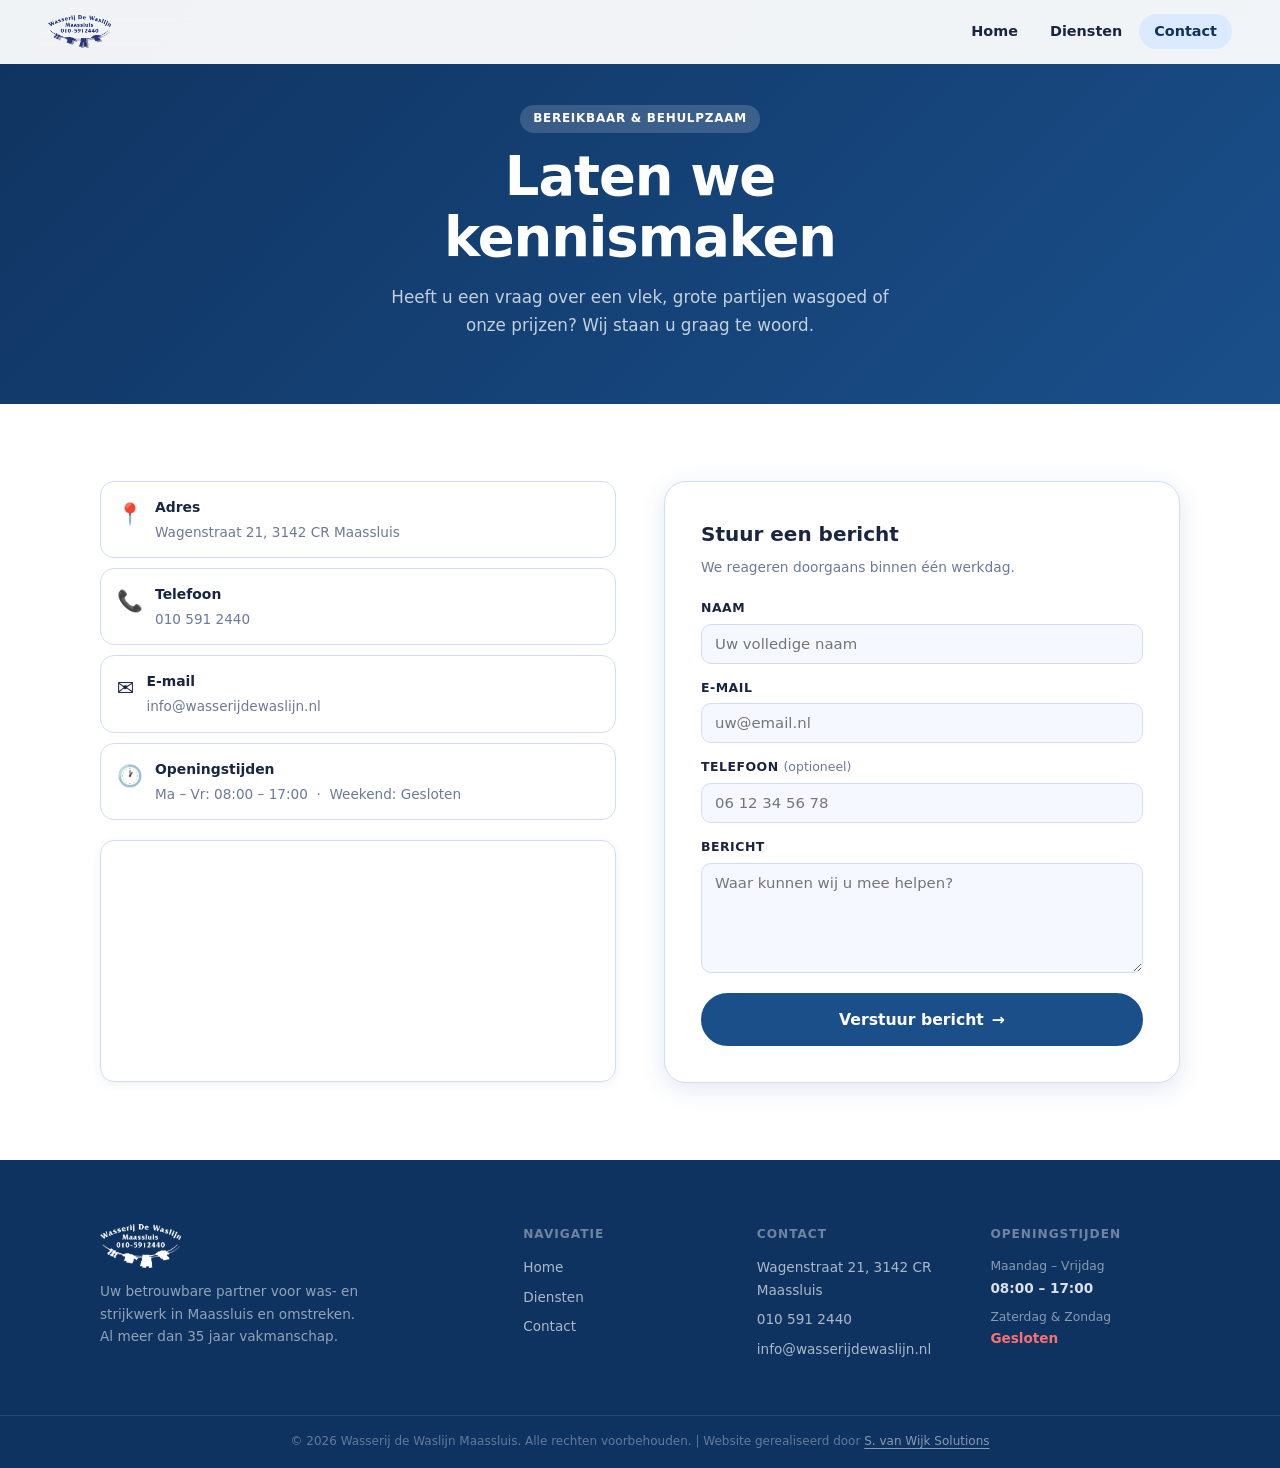
==== commit e0ab82cc: "Add files via upload" ====
--- a/contact.html
+++ b/contact.html
@@ -13,7 +13,6 @@
 
   <main>
 
-    <!-- ── PAGE HERO ── -->
     <div class="page-hero">
       <div class="page-hero-content">
         <div class="chip">Bereikbaar & Behulpzaam</div>
@@ -22,11 +21,9 @@
       </div>
     </div>
 
-    <!-- ── CONTACT LAYOUT ── -->
     <section class="section">
       <div class="contact-layout">
 
-        <!-- Links: info + map -->
         <div class="reveal">
           <div class="contact-details">
             <a href="https://maps.google.com/?q=Wagenstraat+21+3142+CR+Maassluis" target="_blank" rel="noopener" class="cdetail">
@@ -62,18 +59,15 @@
             <iframe
               title="Locatie Wasserij de Waslijn"
               src="https://maps.google.com/maps?q=Wagenstraat+21,+3142+CR+Maassluis,+Netherlands&t=&z=16&ie=UTF8&iwloc=&output=embed"
-              allowfullscreen
-              loading="lazy"
+              allowfullscreen loading="lazy"
               referrerpolicy="no-referrer-when-downgrade">
             </iframe>
           </div>
         </div>
 
-        <!-- Rechts: form -->
         <div class="form-card reveal" style="transition-delay:.15s;">
           <h3>Stuur een bericht</h3>
           <p>We reageren doorgaans binnen één werkdag.</p>
-
           <form id="contact-form" action="https://formspree.io/f/xnjoqooq" method="POST">
             <div class="fgroup">
               <label for="name">Naam</label>
@@ -96,7 +90,6 @@
               Verstuur bericht <span class="btn-arrow">→</span>
             </button>
           </form>
-
           <div id="form-success" style="display:none;text-align:center;padding:36px 0;">
             <div style="font-size:2.6rem;margin-bottom:14px;">✅</div>
             <h3 style="font-size:1.2rem;margin-bottom:8px;">Bericht verstuurd!</h3>
@@ -115,23 +108,21 @@
   <script>
     loadComponents('contact');
 
-    const form      = document.getElementById('contact-form');
+    const form       = document.getElementById('contact-form');
     const successMsg = document.getElementById('form-success');
-    const submitBtn = document.getElementById('form-submit');
+    const submitBtn  = document.getElementById('form-submit');
 
     form.addEventListener('submit', async function(e) {
       e.preventDefault();
       submitBtn.disabled  = true;
       submitBtn.innerText = 'Verzenden...';
-
       const res = await fetch(form.action, {
         method: 'POST',
         body: new FormData(form),
         headers: { 'Accept': 'application/json' }
       });
-
       if (res.ok) {
-        form.style.display = 'none';
+        form.style.display       = 'none';
         successMsg.style.display = 'block';
       } else {
         alert('Er ging iets mis. Bel ons gerust op 010 591 2440.');
